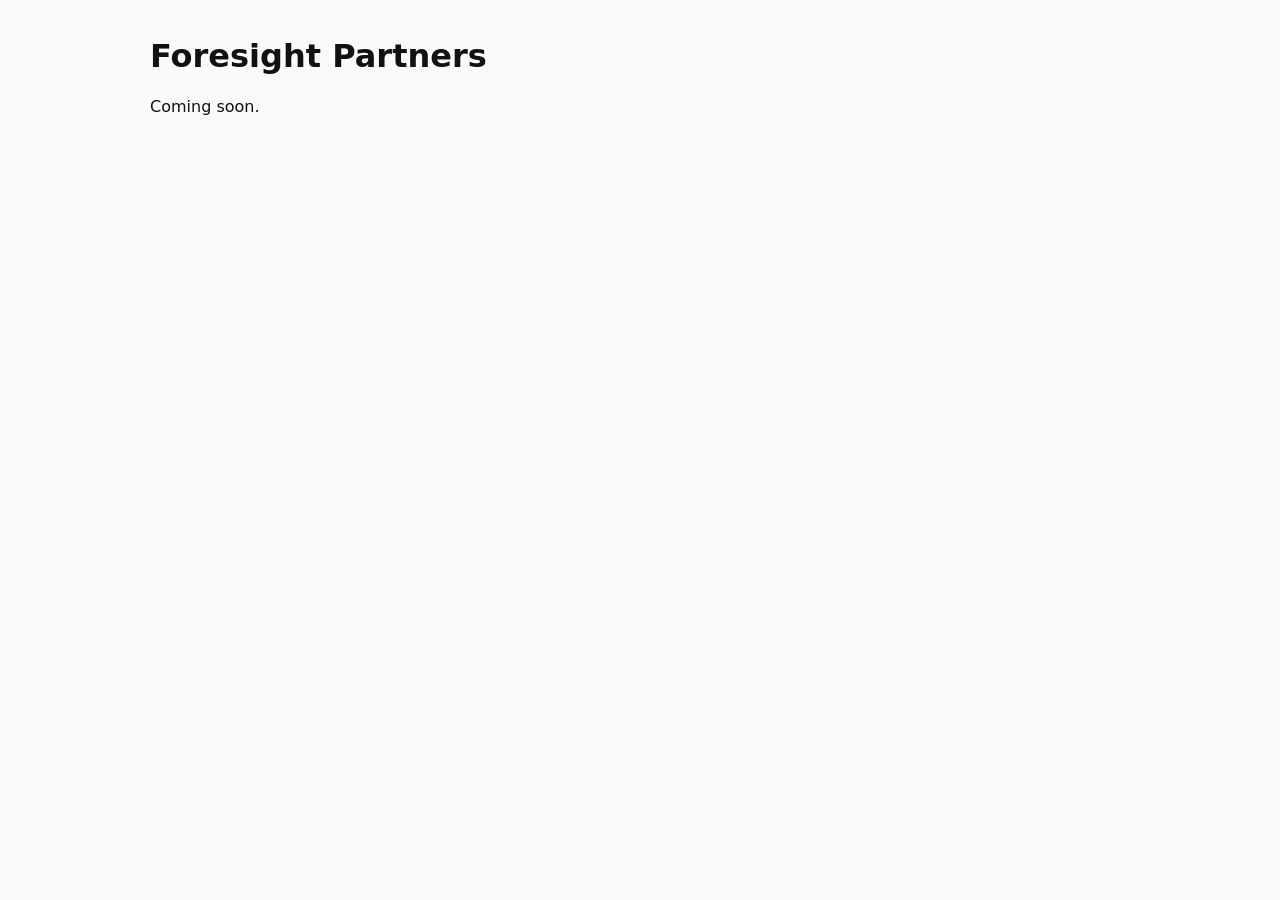
==== index.html @ d88bc9df "Initial commit" ====
<!doctype html>
<html lang="en">
<head>
  <meta charset="utf-8" />
  <meta name="viewport" content="width=device-width,initial-scale=1" />
  <title>Foresight Partners</title>
  <style>
    body{font-family:system-ui,-apple-system,Segoe UI,Roboto,Arial;margin:0;padding:1rem;background:#f9fafb;color:#111}
    .container{max-width:980px;margin:0 auto}
  </style>
</head>
<body>
  <div class="container">
    <header><h1>Foresight Partners</h1></header>
    <p>Coming soon.</p>
  </div>
</body>
</html>
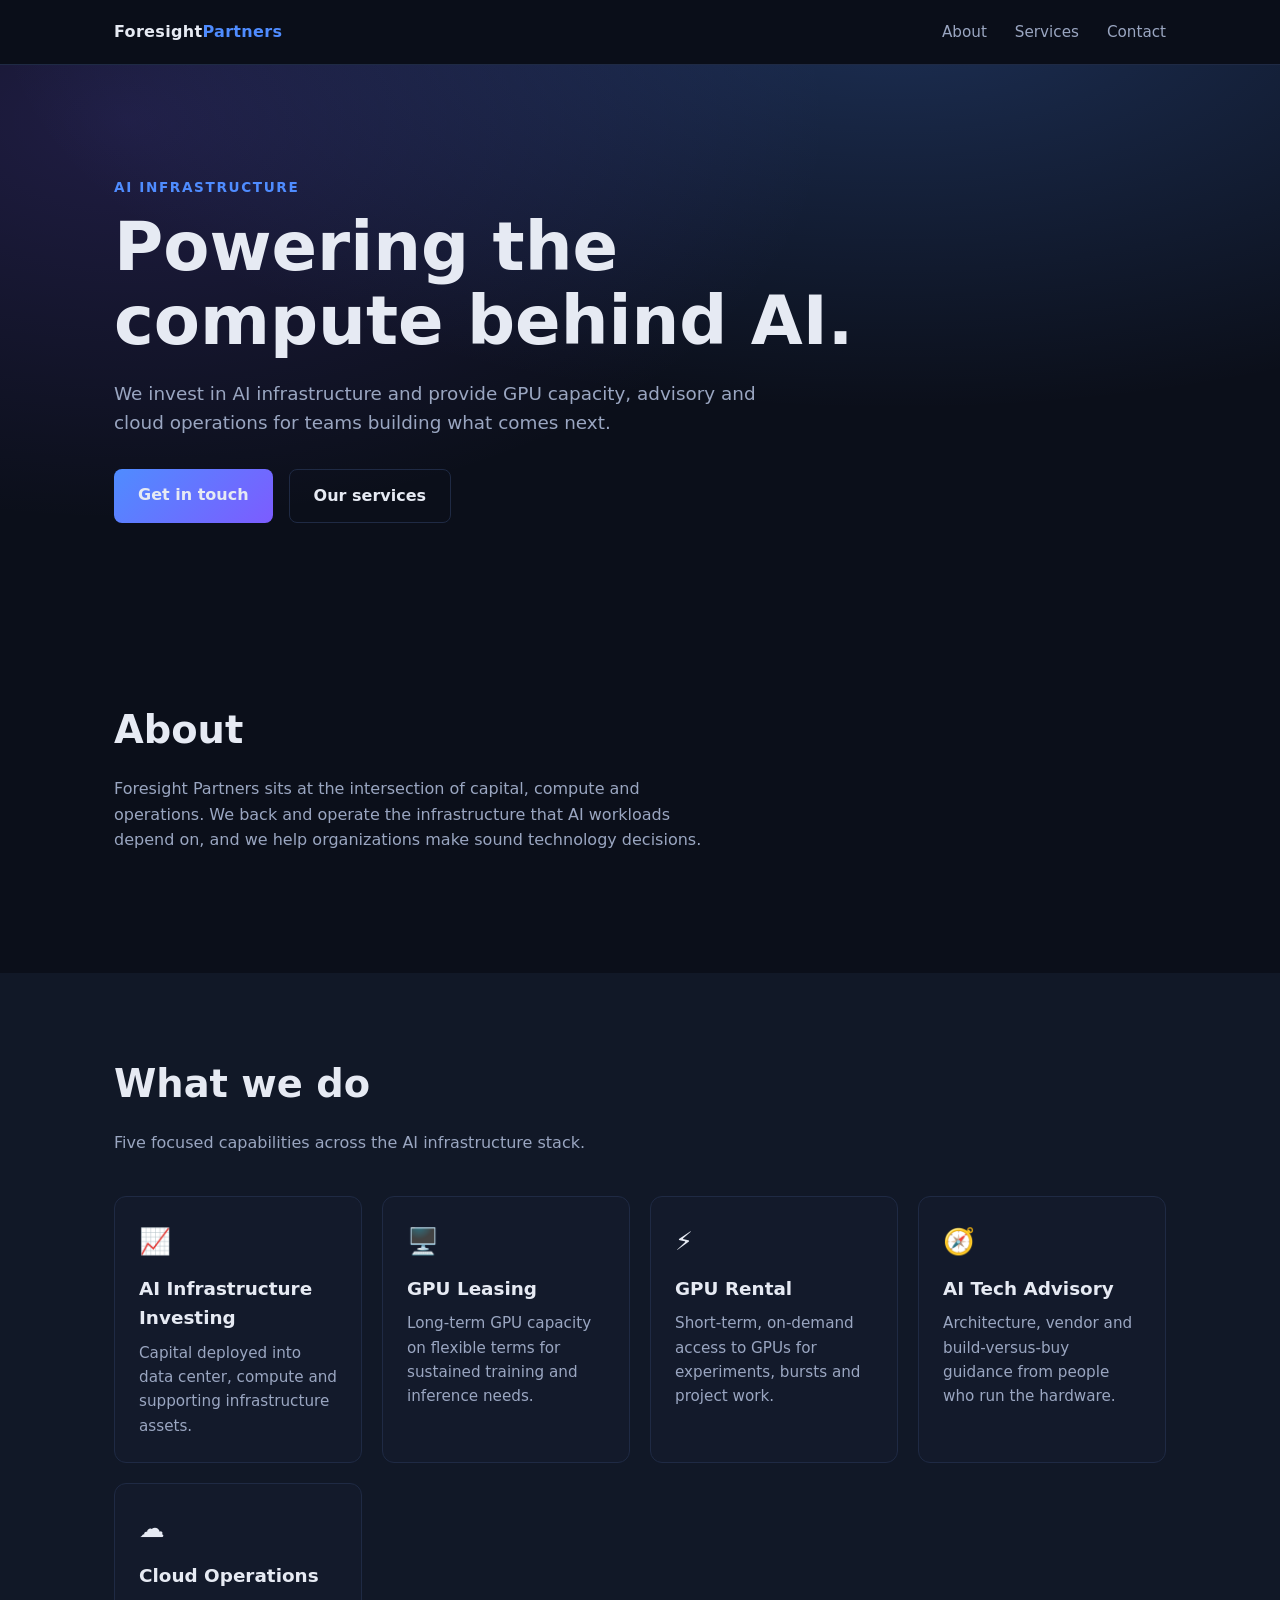
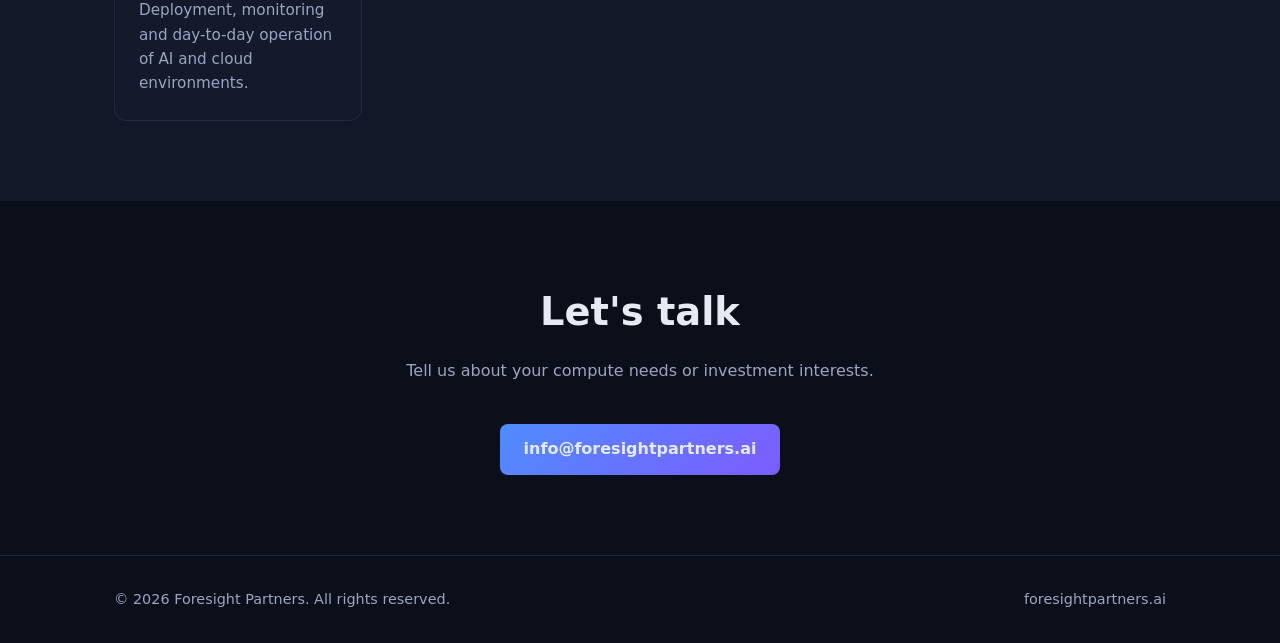
==== commit 4afb637a: "Add initial site design" ====
--- a/index.html
+++ b/index.html
@@ -3,16 +3,90 @@
 <head>
   <meta charset="utf-8" />
   <meta name="viewport" content="width=device-width,initial-scale=1" />
-  <title>Foresight Partners</title>
-  <style>
-    body{font-family:system-ui,-apple-system,Segoe UI,Roboto,Arial;margin:0;padding:1rem;background:#f9fafb;color:#111}
-    .container{max-width:980px;margin:0 auto}
-  </style>
+  <title>Foresight Partners | AI Infrastructure Investing, GPU Leasing and Advisory</title>
+  <meta name="description" content="Foresight Partners invests in AI infrastructure and provides GPU leasing, GPU rental, AI technology advisory and cloud operations." />
+  <link rel="stylesheet" href="css/style.css" />
 </head>
 <body>
-  <div class="container">
-    <header><h1>Foresight Partners</h1></header>
-    <p>Coming soon.</p>
-  </div>
+  <nav class="nav">
+    <div class="container">
+      <a href="#top" class="logo">Foresight<span>Partners</span></a>
+      <ul>
+        <li><a href="#about">About</a></li>
+        <li><a href="#services">Services</a></li>
+        <li><a href="#contact">Contact</a></li>
+      </ul>
+    </div>
+  </nav>
+
+  <header class="hero" id="top">
+    <div class="container">
+      <div class="eyebrow">AI Infrastructure</div>
+      <h1>Powering the compute behind AI.</h1>
+      <p>We invest in AI infrastructure and provide GPU capacity, advisory and cloud operations for teams building what comes next.</p>
+      <div class="actions">
+        <a class="btn primary" href="#contact">Get in touch</a>
+        <a class="btn" href="#services">Our services</a>
+      </div>
+    </div>
+  </header>
+
+  <section id="about">
+    <div class="container">
+      <h2>About</h2>
+      <p class="lead">Foresight Partners sits at the intersection of capital, compute and operations. We back and operate the infrastructure that AI workloads depend on, and we help organizations make sound technology decisions.</p>
+    </div>
+  </section>
+
+  <section id="services" class="alt">
+    <div class="container">
+      <h2>What we do</h2>
+      <p class="lead">Five focused capabilities across the AI infrastructure stack.</p>
+      <div class="grid">
+        <article class="card">
+          <div class="icon">📈</div>
+          <h3>AI Infrastructure Investing</h3>
+          <p>Capital deployed into data center, compute and supporting infrastructure assets.</p>
+        </article>
+        <article class="card">
+          <div class="icon">🖥️</div>
+          <h3>GPU Leasing</h3>
+          <p>Long-term GPU capacity on flexible terms for sustained training and inference needs.</p>
+        </article>
+        <article class="card">
+          <div class="icon">⚡</div>
+          <h3>GPU Rental</h3>
+          <p>Short-term, on-demand access to GPUs for experiments, bursts and project work.</p>
+        </article>
+        <article class="card">
+          <div class="icon">🧭</div>
+          <h3>AI Tech Advisory</h3>
+          <p>Architecture, vendor and build-versus-buy guidance from people who run the hardware.</p>
+        </article>
+        <article class="card">
+          <div class="icon">☁️</div>
+          <h3>Cloud Operations</h3>
+          <p>Deployment, monitoring and day-to-day operation of AI and cloud environments.</p>
+        </article>
+      </div>
+    </div>
+  </section>
+
+  <section id="contact" class="contact">
+    <div class="container">
+      <h2>Let's talk</h2>
+      <p class="lead">Tell us about your compute needs or investment interests.</p>
+      <a class="btn primary" href="mailto:info@foresightpartners.ai">info@foresightpartners.ai</a>
+    </div>
+  </section>
+
+  <footer>
+    <div class="container">
+      <span>&copy; <span id="year"></span> Foresight Partners. All rights reserved.</span>
+      <span>foresightpartners.ai</span>
+    </div>
+  </footer>
+
+  <script>document.getElementById('year').textContent = new Date().getFullYear();</script>
 </body>
 </html>
--- a/css/style.css
+++ b/css/style.css
@@ -0,0 +1,50 @@
+:root{
+  --bg:#0b0f1a;--bg2:#111827;--card:#131a2b;--line:#1f2a44;
+  --text:#e6eaf3;--muted:#9aa6c1;--accent:#4f8cff;--accent2:#7c5cff;
+}
+*{box-sizing:border-box}
+html{scroll-behavior:smooth}
+body{margin:0;font-family:Inter,system-ui,-apple-system,Segoe UI,Roboto,Arial,sans-serif;background:var(--bg);color:var(--text);line-height:1.6}
+a{color:inherit;text-decoration:none}
+.container{max-width:1100px;margin:0 auto;padding:0 1.5rem}
+
+/* nav */
+.nav{position:sticky;top:0;z-index:10;background:rgba(11,15,26,.85);backdrop-filter:blur(10px);border-bottom:1px solid var(--line)}
+.nav .container{display:flex;align-items:center;justify-content:space-between;height:64px}
+.logo{font-weight:700;letter-spacing:.02em}
+.logo span{color:var(--accent)}
+.nav ul{display:flex;gap:1.75rem;list-style:none;margin:0;padding:0}
+.nav ul a{color:var(--muted);font-size:.95rem}
+.nav ul a:hover{color:var(--text)}
+
+/* buttons */
+.btn{display:inline-block;padding:.8rem 1.5rem;border-radius:8px;font-weight:600;border:1px solid var(--line);transition:transform .15s,border-color .15s}
+.btn:hover{transform:translateY(-1px);border-color:var(--accent)}
+.btn.primary{background:linear-gradient(135deg,var(--accent),var(--accent2));border:0}
+
+/* hero */
+.hero{padding:7rem 0 6rem;background:radial-gradient(900px 400px at 70% -10%,rgba(79,140,255,.25),transparent),radial-gradient(700px 400px at 10% 10%,rgba(124,92,255,.18),transparent)}
+.eyebrow{color:var(--accent);font-size:.85rem;font-weight:600;letter-spacing:.12em;text-transform:uppercase}
+.hero h1{font-size:clamp(2.4rem,6vw,4.2rem);line-height:1.1;margin:.75rem 0 1.25rem;max-width:16ch}
+.hero p{color:var(--muted);font-size:1.15rem;max-width:56ch}
+.hero .actions{display:flex;gap:1rem;margin-top:2rem;flex-wrap:wrap}
+
+/* sections */
+section{padding:5rem 0}
+section.alt{background:var(--bg2)}
+h2{font-size:clamp(1.8rem,4vw,2.4rem);margin:0 0 .75rem}
+.lead{color:var(--muted);max-width:60ch;margin-bottom:2.5rem}
+.grid{display:grid;gap:1.25rem;grid-template-columns:repeat(auto-fit,minmax(240px,1fr))}
+.card{background:var(--card);border:1px solid var(--line);border-radius:12px;padding:1.5rem;transition:border-color .2s,transform .2s}
+.card:hover{border-color:var(--accent);transform:translateY(-3px)}
+.card h3{margin:0 0 .5rem;font-size:1.15rem}
+.card p{margin:0;color:var(--muted);font-size:.95rem}
+.icon{font-size:1.6rem;margin-bottom:.75rem}
+
+/* contact + footer */
+.contact{text-align:center}
+.contact .lead{margin-inline:auto}
+footer{border-top:1px solid var(--line);padding:2rem 0;color:var(--muted);font-size:.9rem}
+footer .container{display:flex;justify-content:space-between;flex-wrap:wrap;gap:.5rem}
+
+@media(max-width:640px){.nav ul{display:none}.hero{padding:4.5rem 0 4rem}}
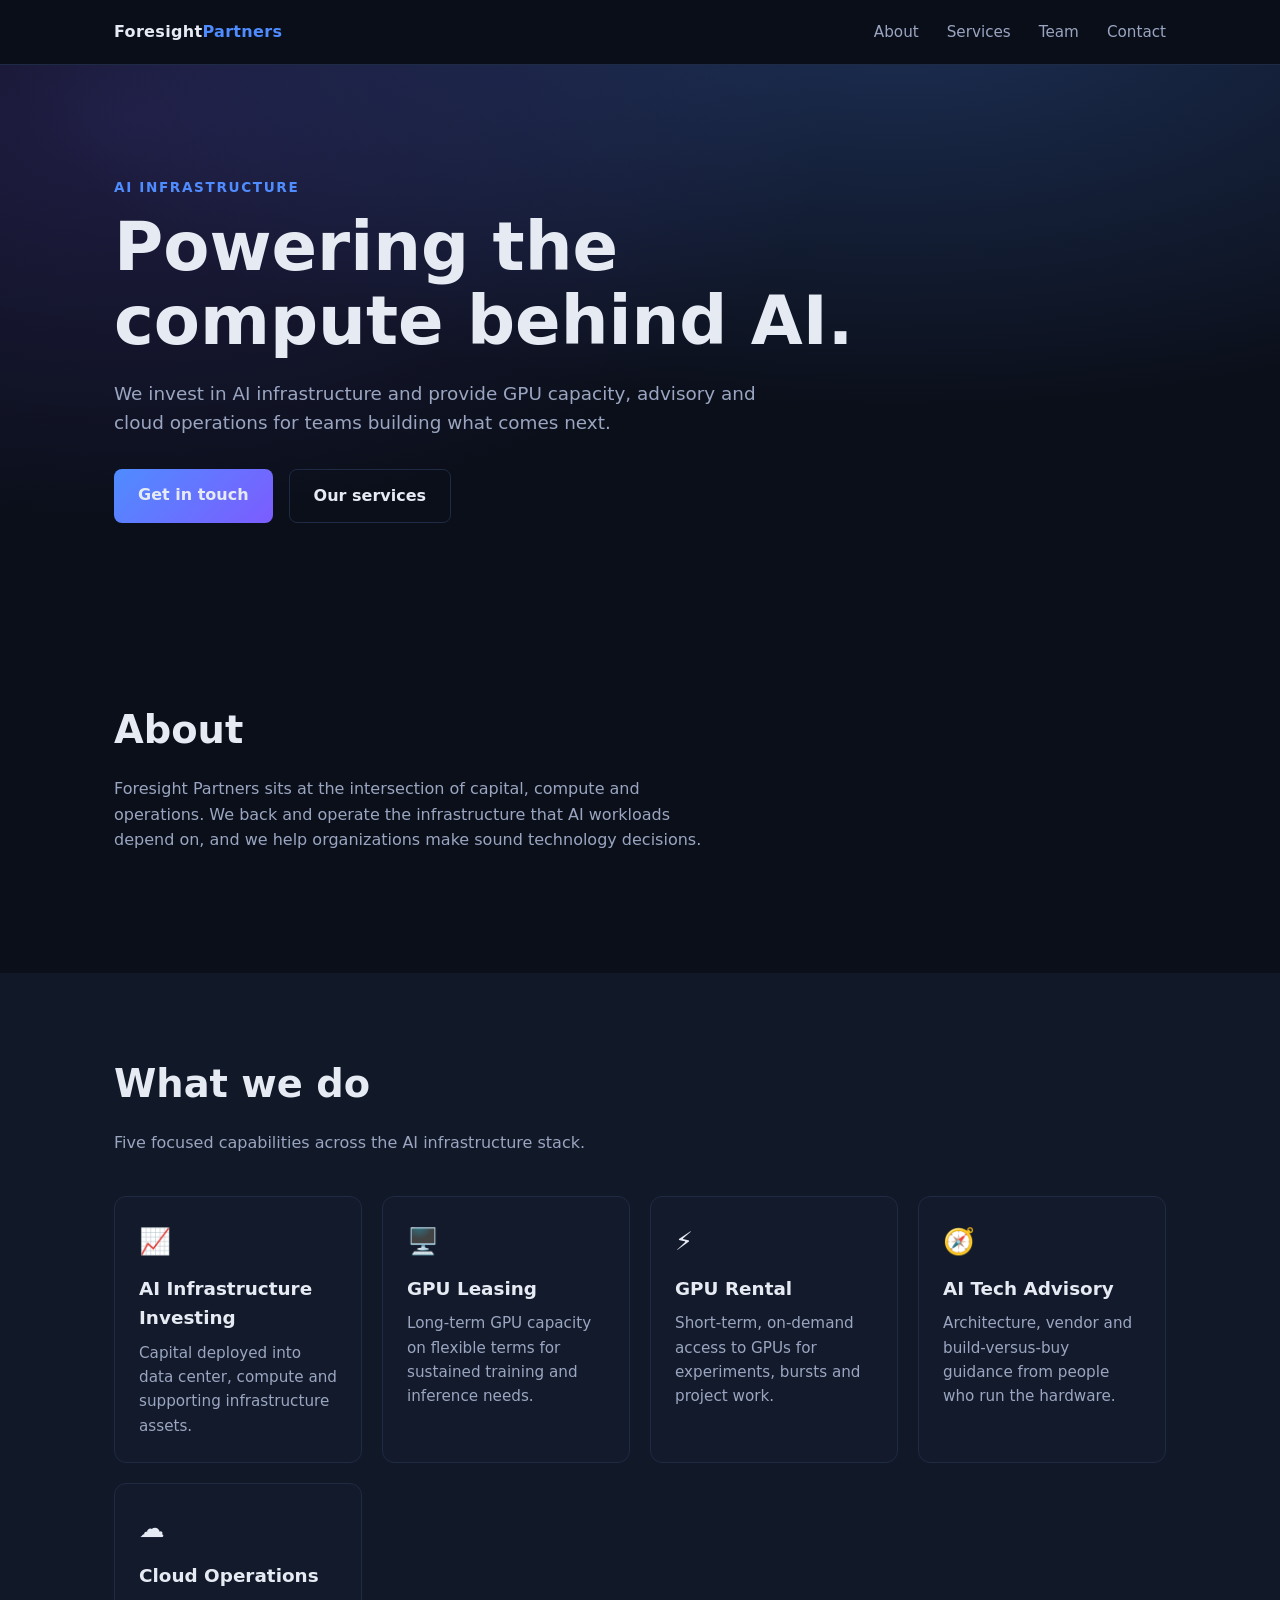
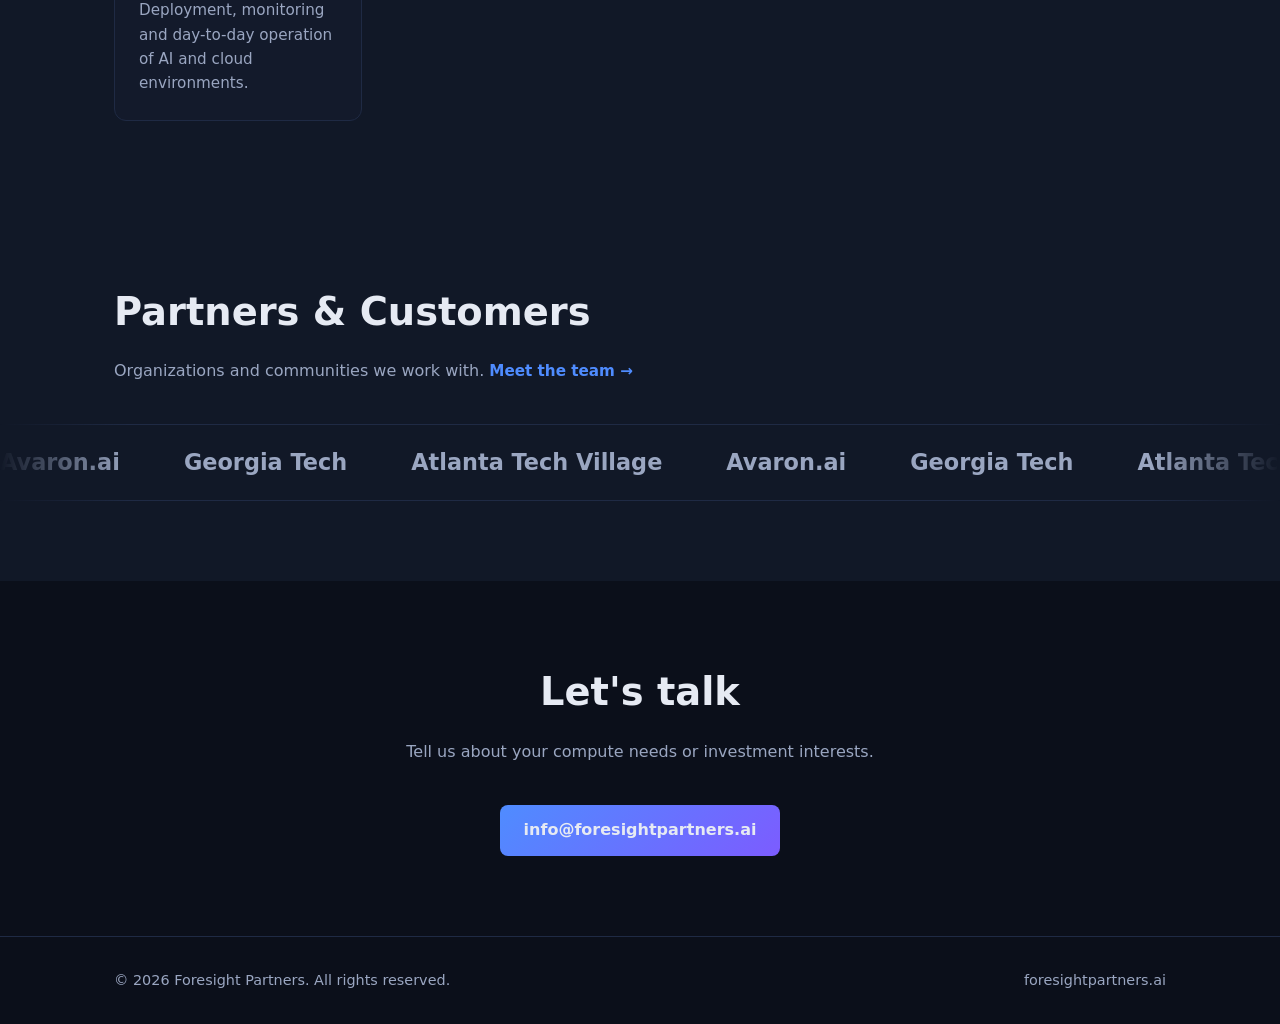
==== commit 426dd743: "Add team page and partners/customers strip" ====
--- a/index.html
+++ b/index.html
@@ -14,6 +14,7 @@
       <ul>
         <li><a href="#about">About</a></li>
         <li><a href="#services">Services</a></li>
+        <li><a href="team.html">Team</a></li>
         <li><a href="#contact">Contact</a></li>
       </ul>
     </div>
@@ -72,6 +73,21 @@
     </div>
   </section>
 
+  <section id="credentials" class="alt">
+    <div class="container">
+      <h2>Partners &amp; Customers</h2>
+      <p class="lead">Organizations and communities we work with. <a class="link" href="team.html">Meet the team &rarr;</a></p>
+    </div>
+    <div class="marquee" aria-label="Partners and customers">
+      <div class="marquee-track">
+        <span>Avaron.ai</span><span>Georgia Tech</span><span>Atlanta Tech Village</span>
+        <span>Avaron.ai</span><span>Georgia Tech</span><span>Atlanta Tech Village</span>
+        <span>Avaron.ai</span><span>Georgia Tech</span><span>Atlanta Tech Village</span>
+        <span>Avaron.ai</span><span>Georgia Tech</span><span>Atlanta Tech Village</span>
+      </div>
+    </div>
+  </section>
+
   <section id="contact" class="contact">
     <div class="container">
       <h2>Let's talk</h2>
--- a/css/style.css
+++ b/css/style.css
@@ -41,6 +41,26 @@
 .card p{margin:0;color:var(--muted);font-size:.95rem}
 .icon{font-size:1.6rem;margin-bottom:.75rem}
 
+/* team page */
+.nav ul a[aria-current="page"]{color:var(--text)}
+.page-hero{padding:5rem 0 4rem}
+.team-grid{grid-template-columns:repeat(auto-fit,minmax(260px,320px))}
+.person{text-align:center}
+.avatar{width:84px;height:84px;margin:0 auto 1rem;border-radius:50%;display:grid;place-items:center;font-weight:700;font-size:1.4rem;background:linear-gradient(135deg,var(--accent),var(--accent2))}
+.role{color:var(--accent);font-size:.9rem;margin-bottom:.75rem}
+.link{color:var(--accent);font-weight:600;font-size:.95rem}
+.person .link{display:inline-block;margin-top:1rem}
+.link:hover{text-decoration:underline}
+.cred-grid{margin-top:2.5rem}
+
+/* scrolling credentials strip */
+.marquee{overflow:hidden;border-block:1px solid var(--line);padding:1.25rem 0;margin-top:1rem;mask-image:linear-gradient(90deg,transparent,#000 10%,#000 90%,transparent)}
+.marquee-track{display:flex;width:max-content;animation:scroll 30s linear infinite}
+.marquee-track span{margin-right:4rem;font-size:1.4rem;font-weight:700;color:var(--muted);white-space:nowrap}
+.marquee:hover .marquee-track{animation-play-state:paused}
+@keyframes scroll{to{transform:translateX(-50%)}}
+@media(prefers-reduced-motion:reduce){.marquee-track{animation:none}}
+
 /* contact + footer */
 .contact{text-align:center}
 .contact .lead{margin-inline:auto}
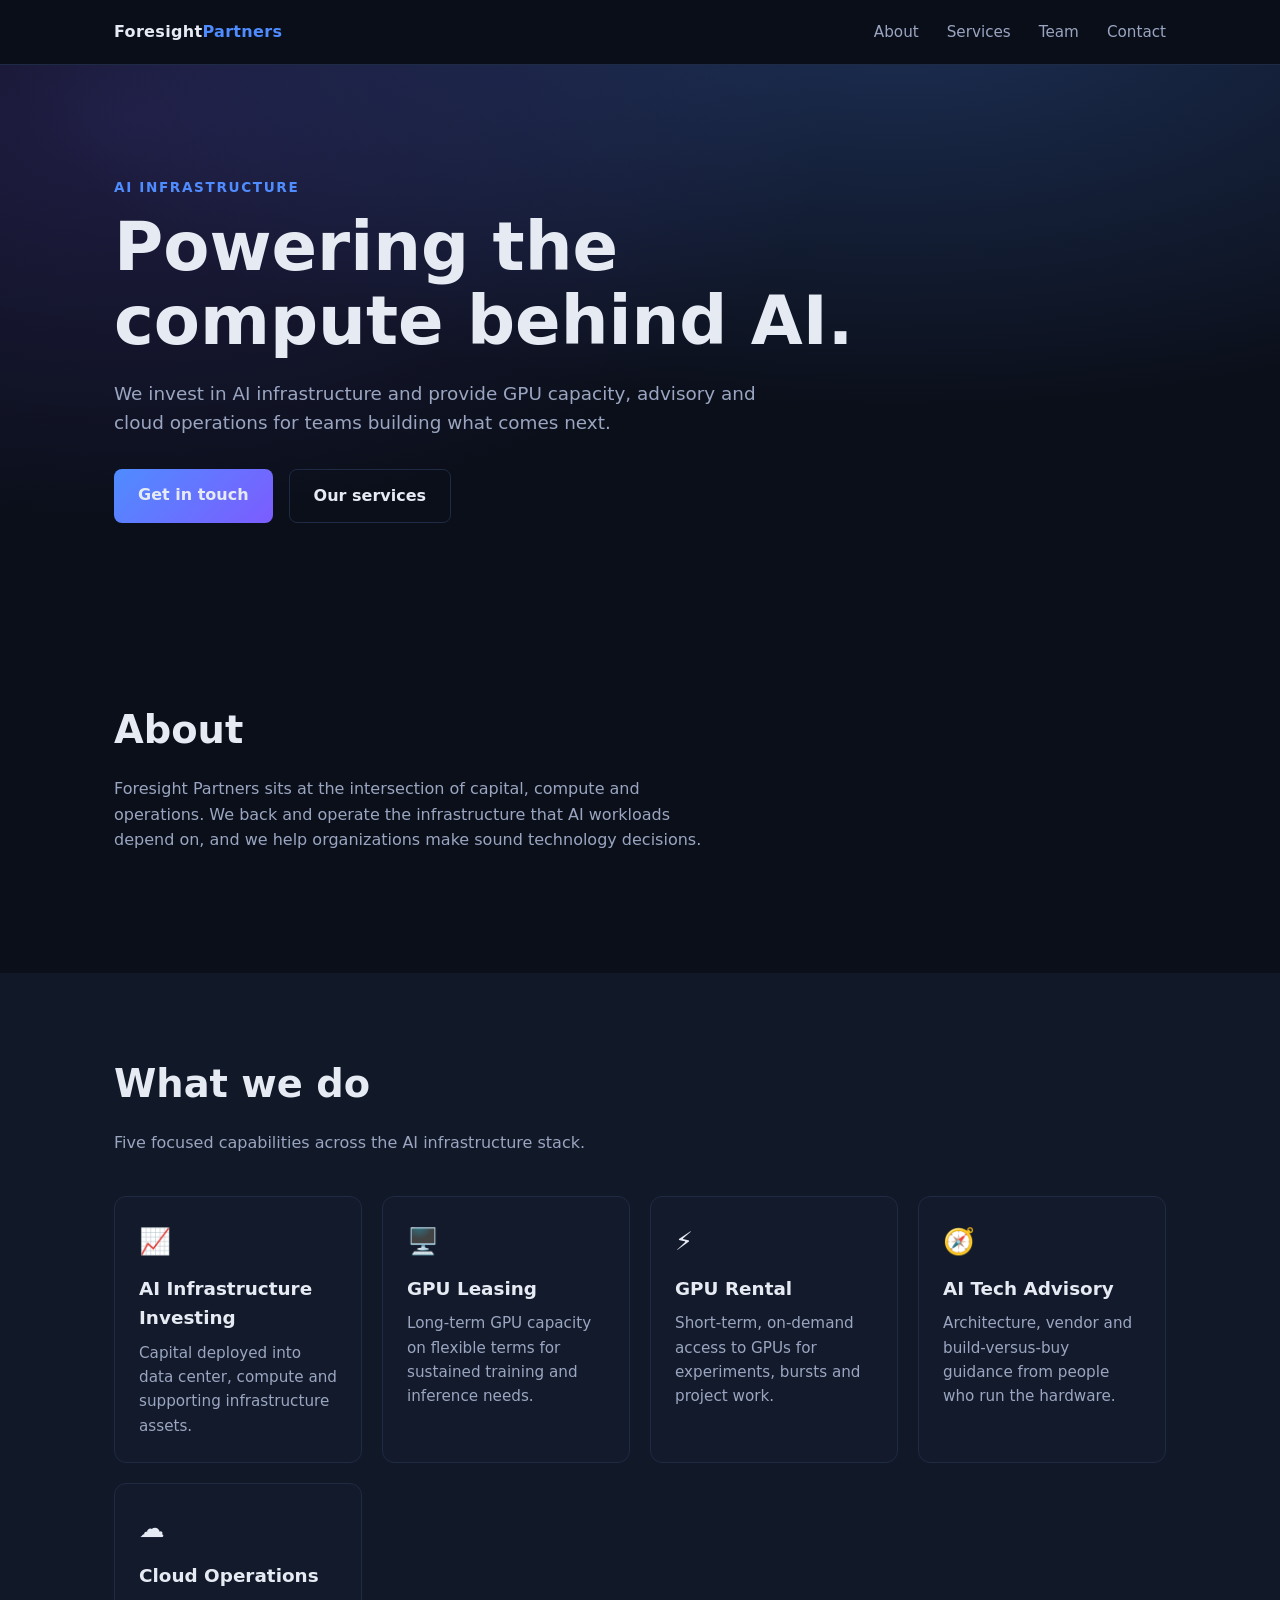
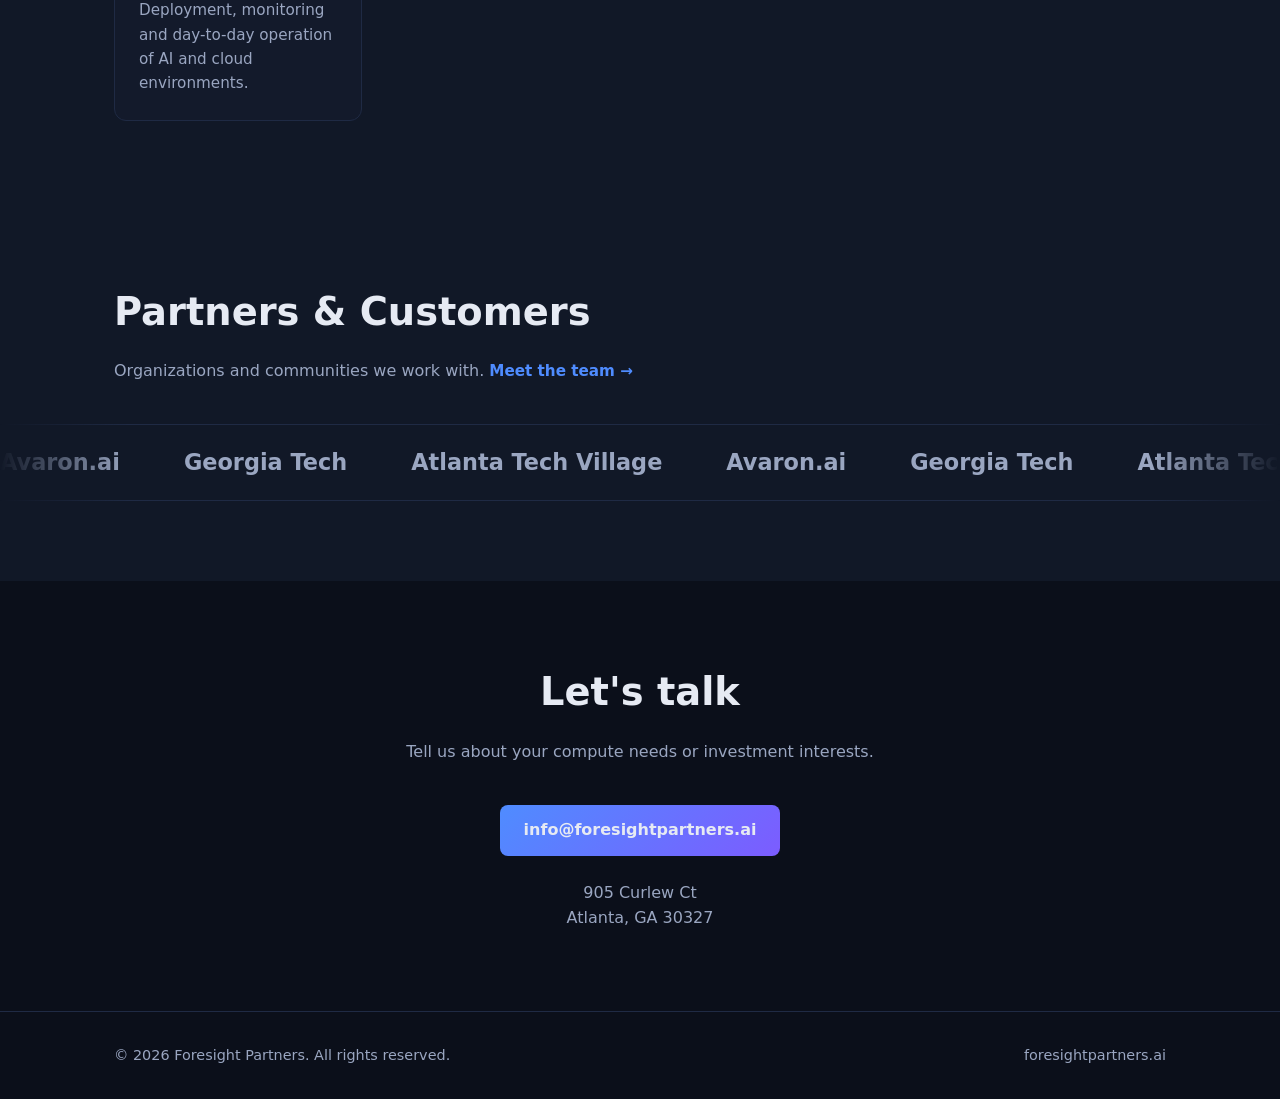
==== commit d3c3eb6c: "Add contact address" ====
--- a/index.html
+++ b/index.html
@@ -93,6 +93,7 @@
       <h2>Let's talk</h2>
       <p class="lead">Tell us about your compute needs or investment interests.</p>
       <a class="btn primary" href="mailto:info@foresightpartners.ai">info@foresightpartners.ai</a>
+      <address class="address">905 Curlew Ct<br />Atlanta, GA 30327</address>
     </div>
   </section>
 
--- a/css/style.css
+++ b/css/style.css
@@ -46,7 +46,8 @@
 .page-hero{padding:5rem 0 4rem}
 .team-grid{grid-template-columns:repeat(auto-fit,minmax(260px,320px))}
 .person{text-align:center}
-.avatar{width:84px;height:84px;margin:0 auto 1rem;border-radius:50%;display:grid;place-items:center;font-weight:700;font-size:1.4rem;background:linear-gradient(135deg,var(--accent),var(--accent2))}
+.avatar{position:relative;overflow:hidden;width:84px;height:84px;margin:0 auto 1rem;border-radius:50%;display:grid;place-items:center;font-weight:700;font-size:1.4rem;background:linear-gradient(135deg,var(--accent),var(--accent2))}
+.avatar img{position:absolute;inset:0;width:100%;height:100%;object-fit:cover}
 .role{color:var(--accent);font-size:.9rem;margin-bottom:.75rem}
 .link{color:var(--accent);font-weight:600;font-size:.95rem}
 .person .link{display:inline-block;margin-top:1rem}
@@ -64,6 +65,7 @@
 /* contact + footer */
 .contact{text-align:center}
 .contact .lead{margin-inline:auto}
+.address{margin-top:1.5rem;font-style:normal;color:var(--muted)}
 footer{border-top:1px solid var(--line);padding:2rem 0;color:var(--muted);font-size:.9rem}
 footer .container{display:flex;justify-content:space-between;flex-wrap:wrap;gap:.5rem}
 
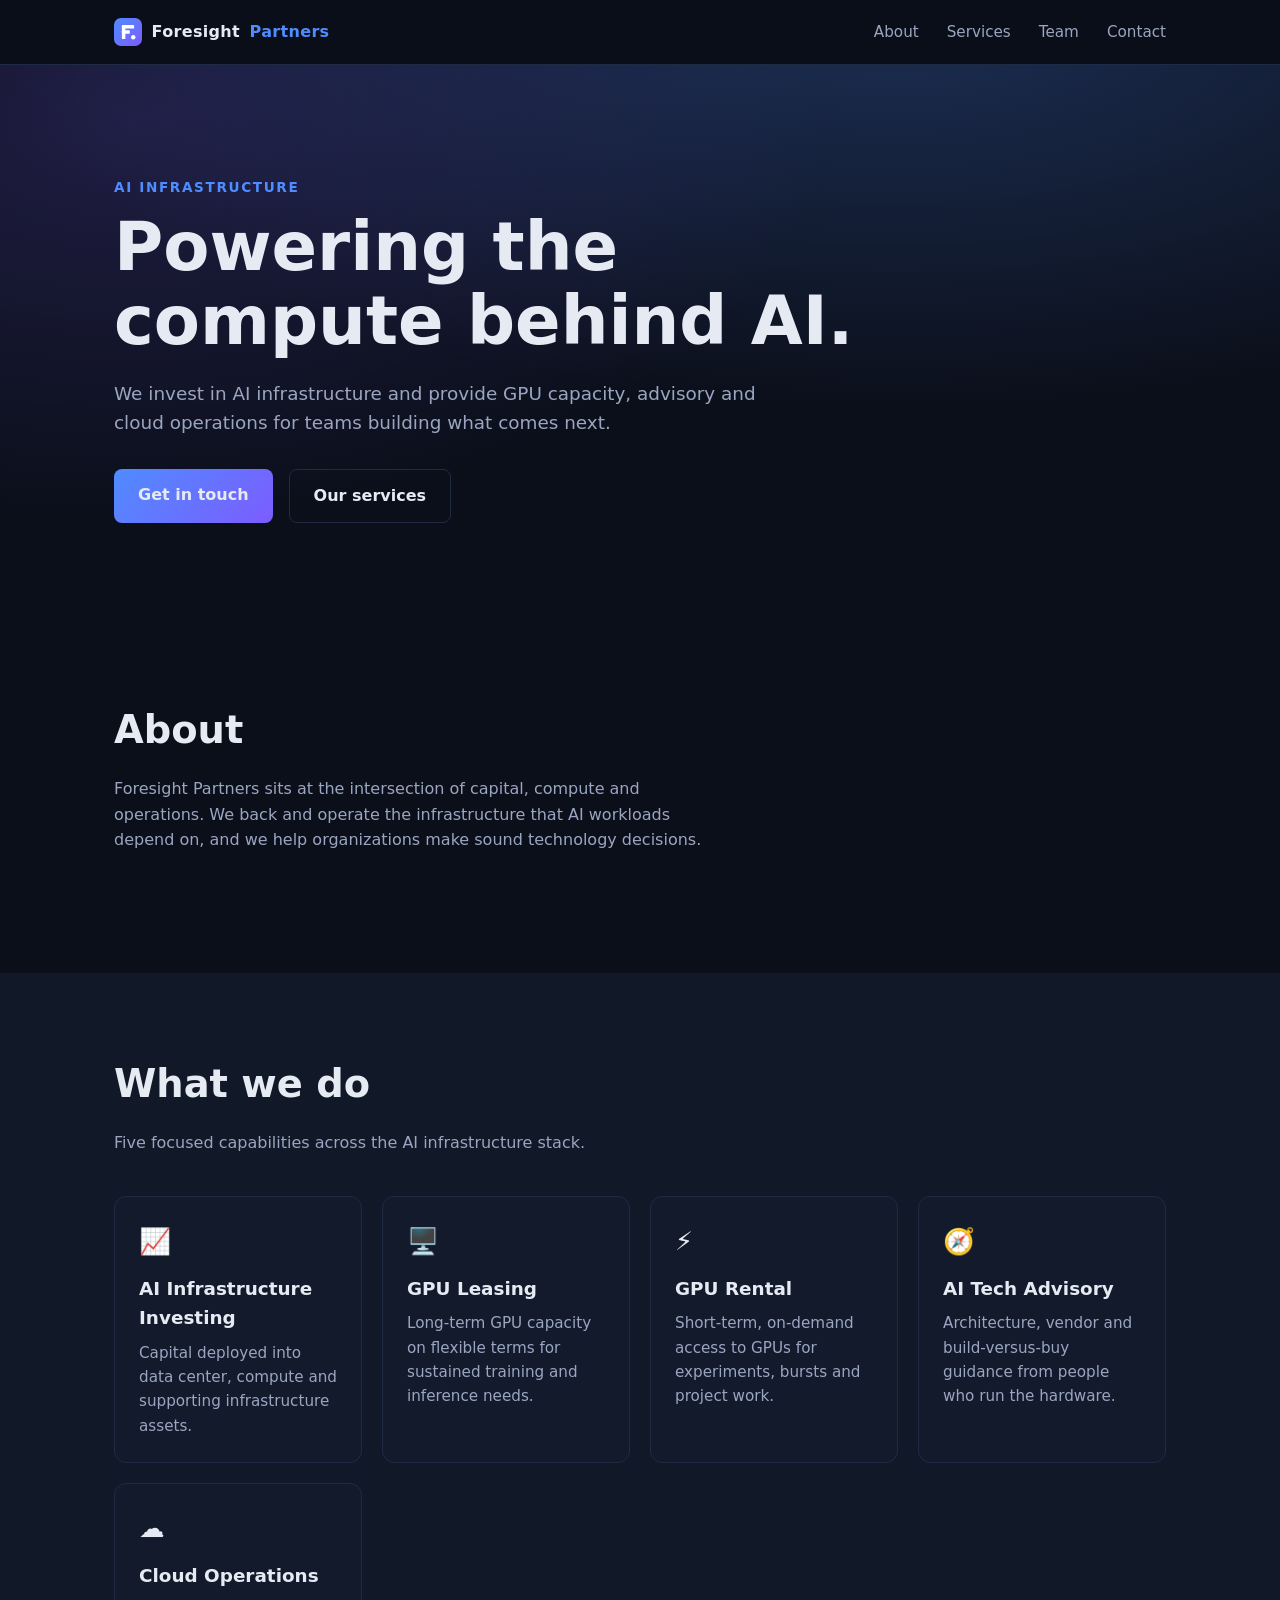
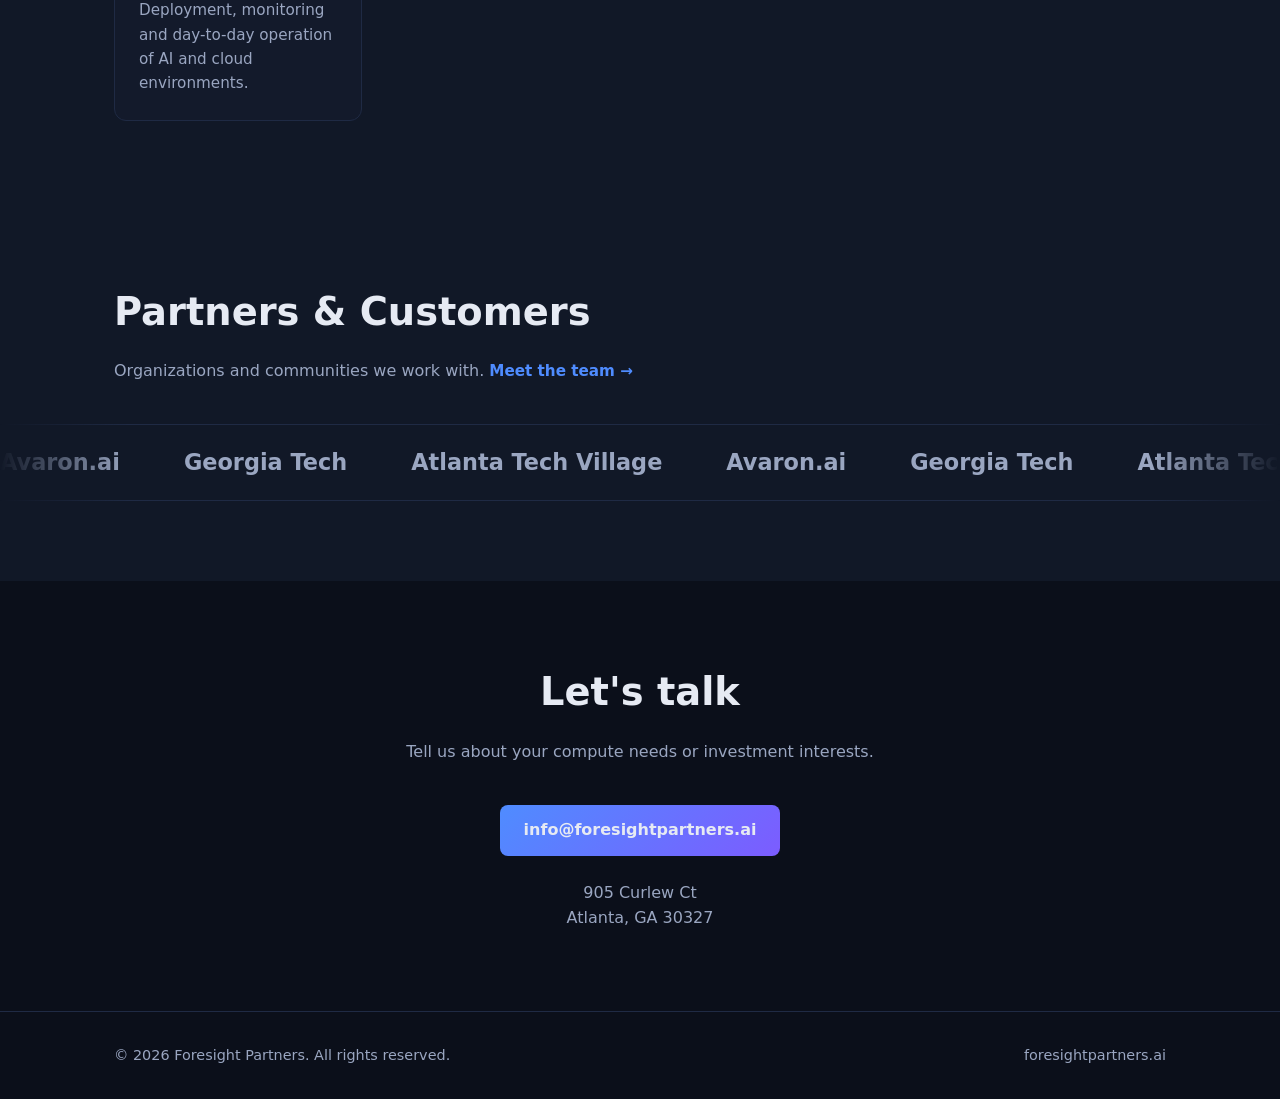
==== commit 0300d979: "Add logo mark" ====
--- a/index.html
+++ b/index.html
@@ -10,7 +10,7 @@
 <body>
   <nav class="nav">
     <div class="container">
-      <a href="#top" class="logo">Foresight<span>Partners</span></a>
+      <a href="#top" class="logo"><img src="images/logo-mark.svg" alt="" width="28" height="28" />Foresight<span>Partners</span></a>
       <ul>
         <li><a href="#about">About</a></li>
         <li><a href="#services">Services</a></li>
--- a/css/style.css
+++ b/css/style.css
@@ -11,7 +11,7 @@
 /* nav */
 .nav{position:sticky;top:0;z-index:10;background:rgba(11,15,26,.85);backdrop-filter:blur(10px);border-bottom:1px solid var(--line)}
 .nav .container{display:flex;align-items:center;justify-content:space-between;height:64px}
-.logo{font-weight:700;letter-spacing:.02em}
+.logo{display:flex;align-items:center;gap:.6rem;font-weight:700;letter-spacing:.02em}
 .logo span{color:var(--accent)}
 .nav ul{display:flex;gap:1.75rem;list-style:none;margin:0;padding:0}
 .nav ul a{color:var(--muted);font-size:.95rem}
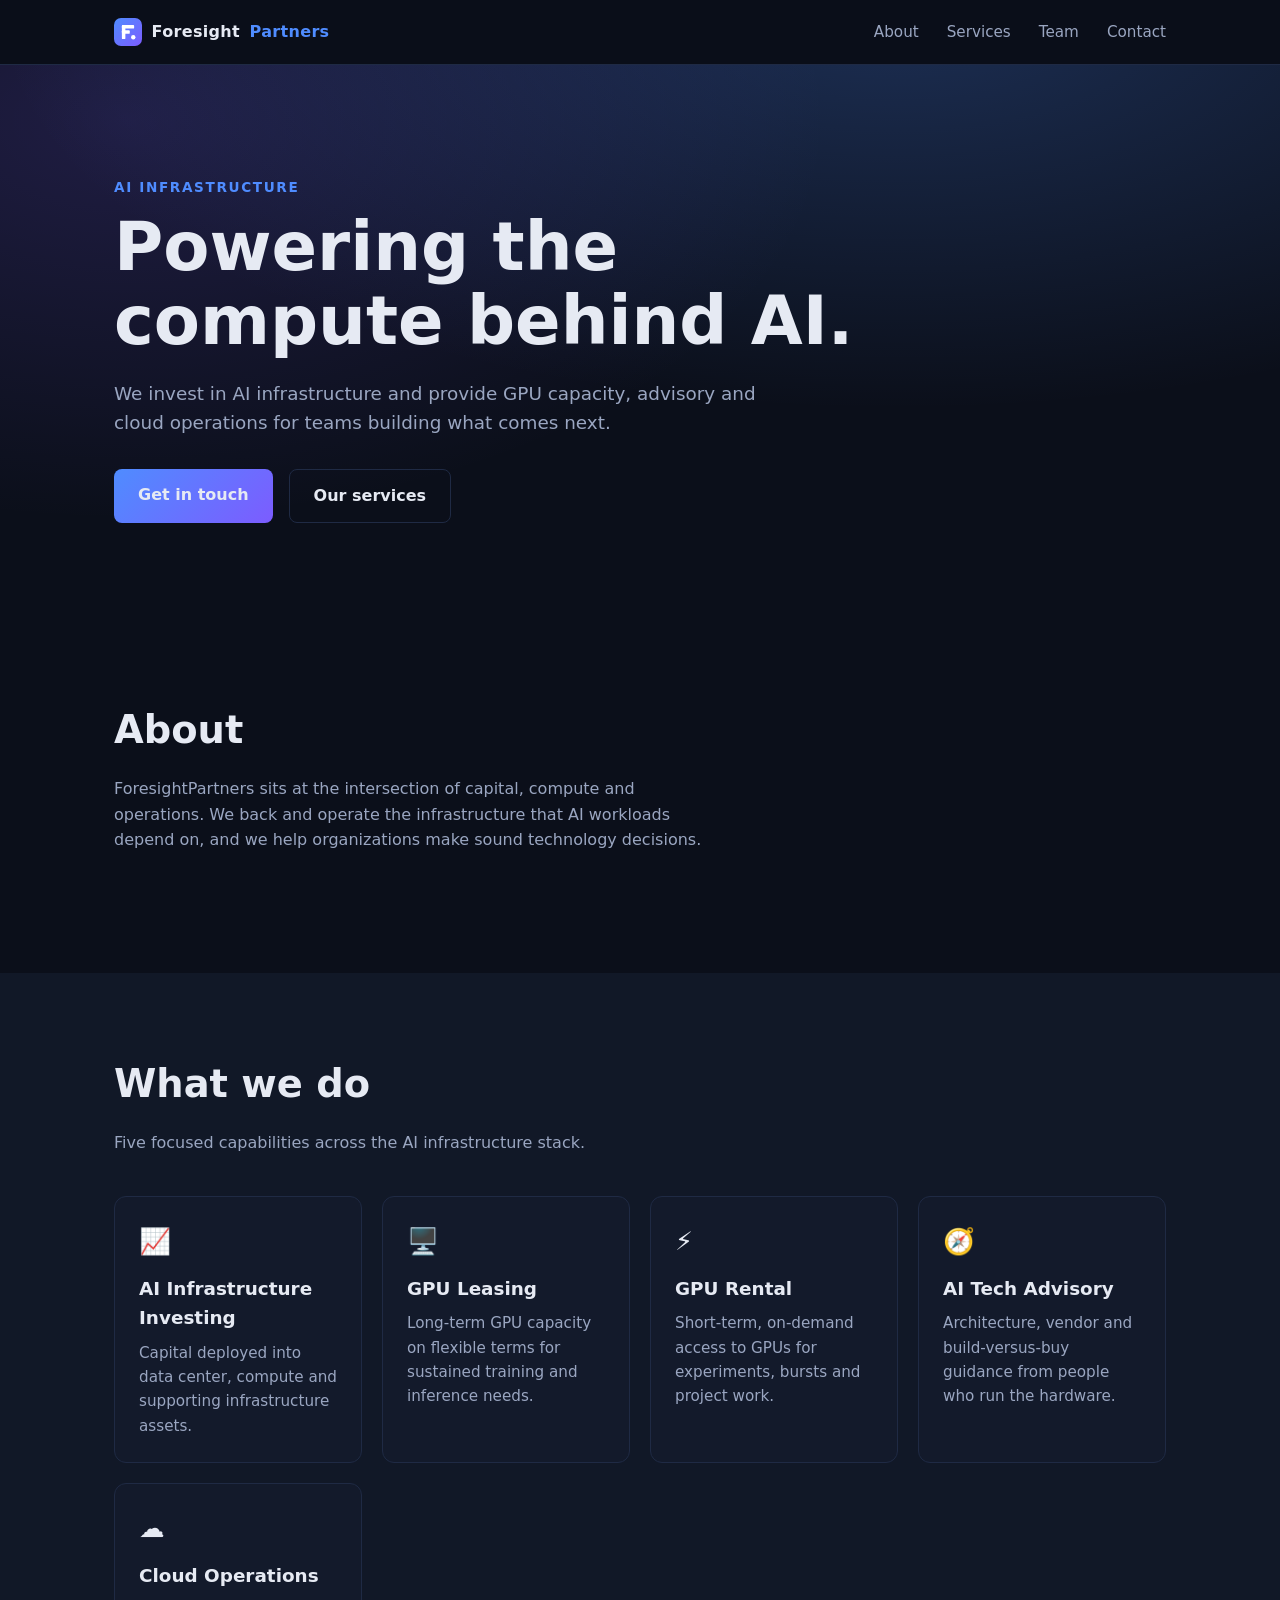
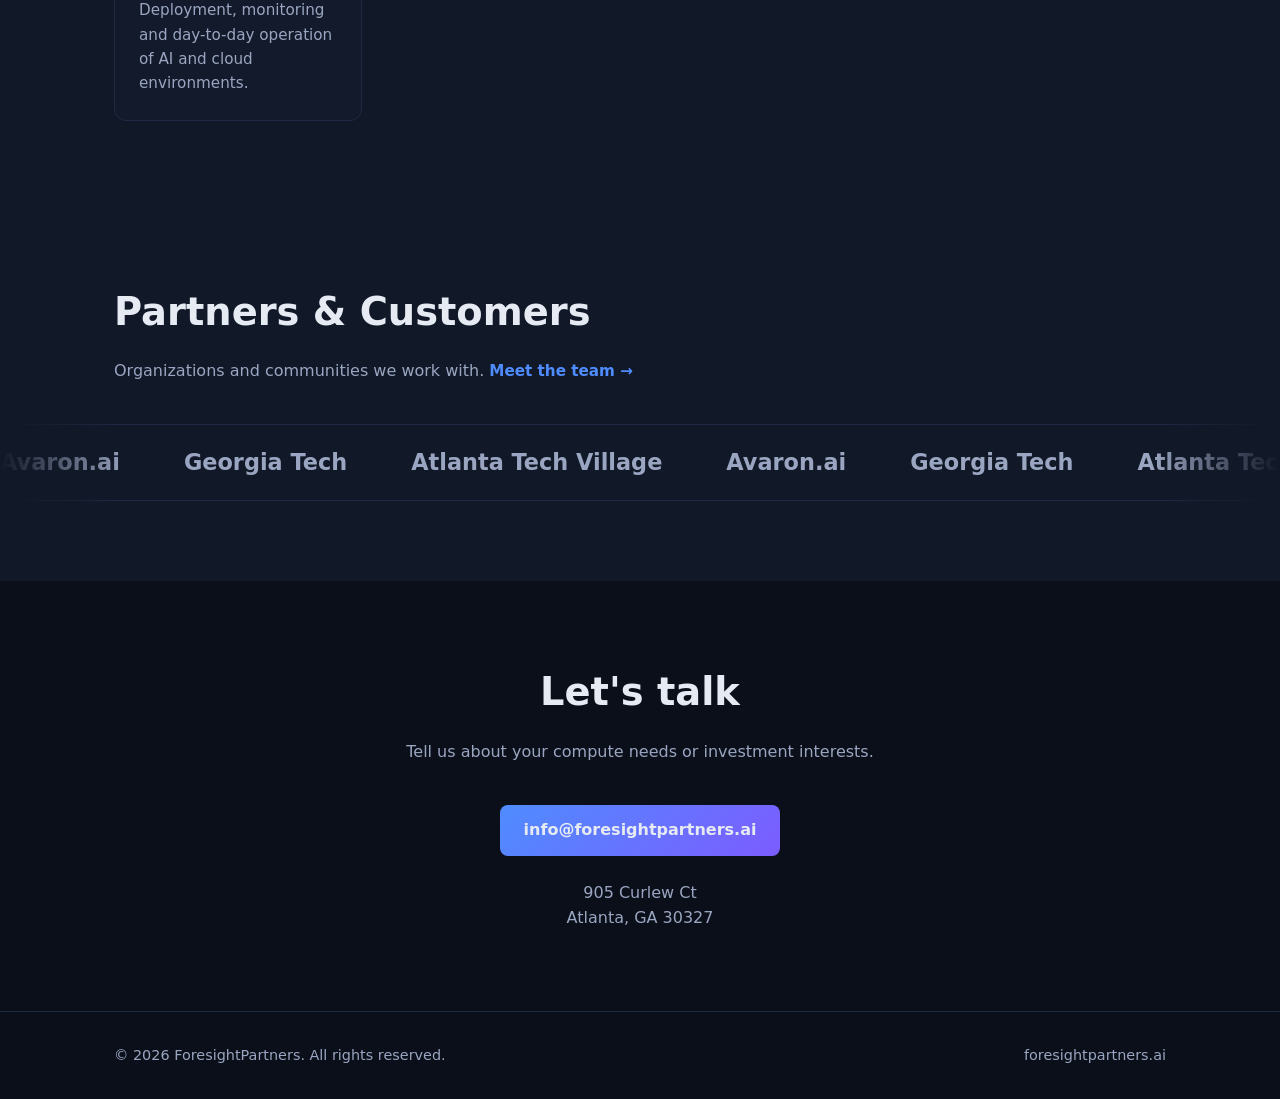
==== commit 6e0ab682: "Use ForesightPartners as one word" ====
--- a/index.html
+++ b/index.html
@@ -3,8 +3,8 @@
 <head>
   <meta charset="utf-8" />
   <meta name="viewport" content="width=device-width,initial-scale=1" />
-  <title>Foresight Partners | AI Infrastructure Investing, GPU Leasing and Advisory</title>
-  <meta name="description" content="Foresight Partners invests in AI infrastructure and provides GPU leasing, GPU rental, AI technology advisory and cloud operations." />
+  <title>ForesightPartners | AI Infrastructure Investing, GPU Leasing and Advisory</title>
+  <meta name="description" content="ForesightPartners invests in AI infrastructure and provides GPU leasing, GPU rental, AI technology advisory and cloud operations." />
   <link rel="stylesheet" href="css/style.css" />
 </head>
 <body>
@@ -35,7 +35,7 @@
   <section id="about">
     <div class="container">
       <h2>About</h2>
-      <p class="lead">Foresight Partners sits at the intersection of capital, compute and operations. We back and operate the infrastructure that AI workloads depend on, and we help organizations make sound technology decisions.</p>
+      <p class="lead">ForesightPartners sits at the intersection of capital, compute and operations. We back and operate the infrastructure that AI workloads depend on, and we help organizations make sound technology decisions.</p>
     </div>
   </section>
 
@@ -99,7 +99,7 @@
 
   <footer>
     <div class="container">
-      <span>&copy; <span id="year"></span> Foresight Partners. All rights reserved.</span>
+      <span>&copy; <span id="year"></span> ForesightPartners. All rights reserved.</span>
       <span>foresightpartners.ai</span>
     </div>
   </footer>
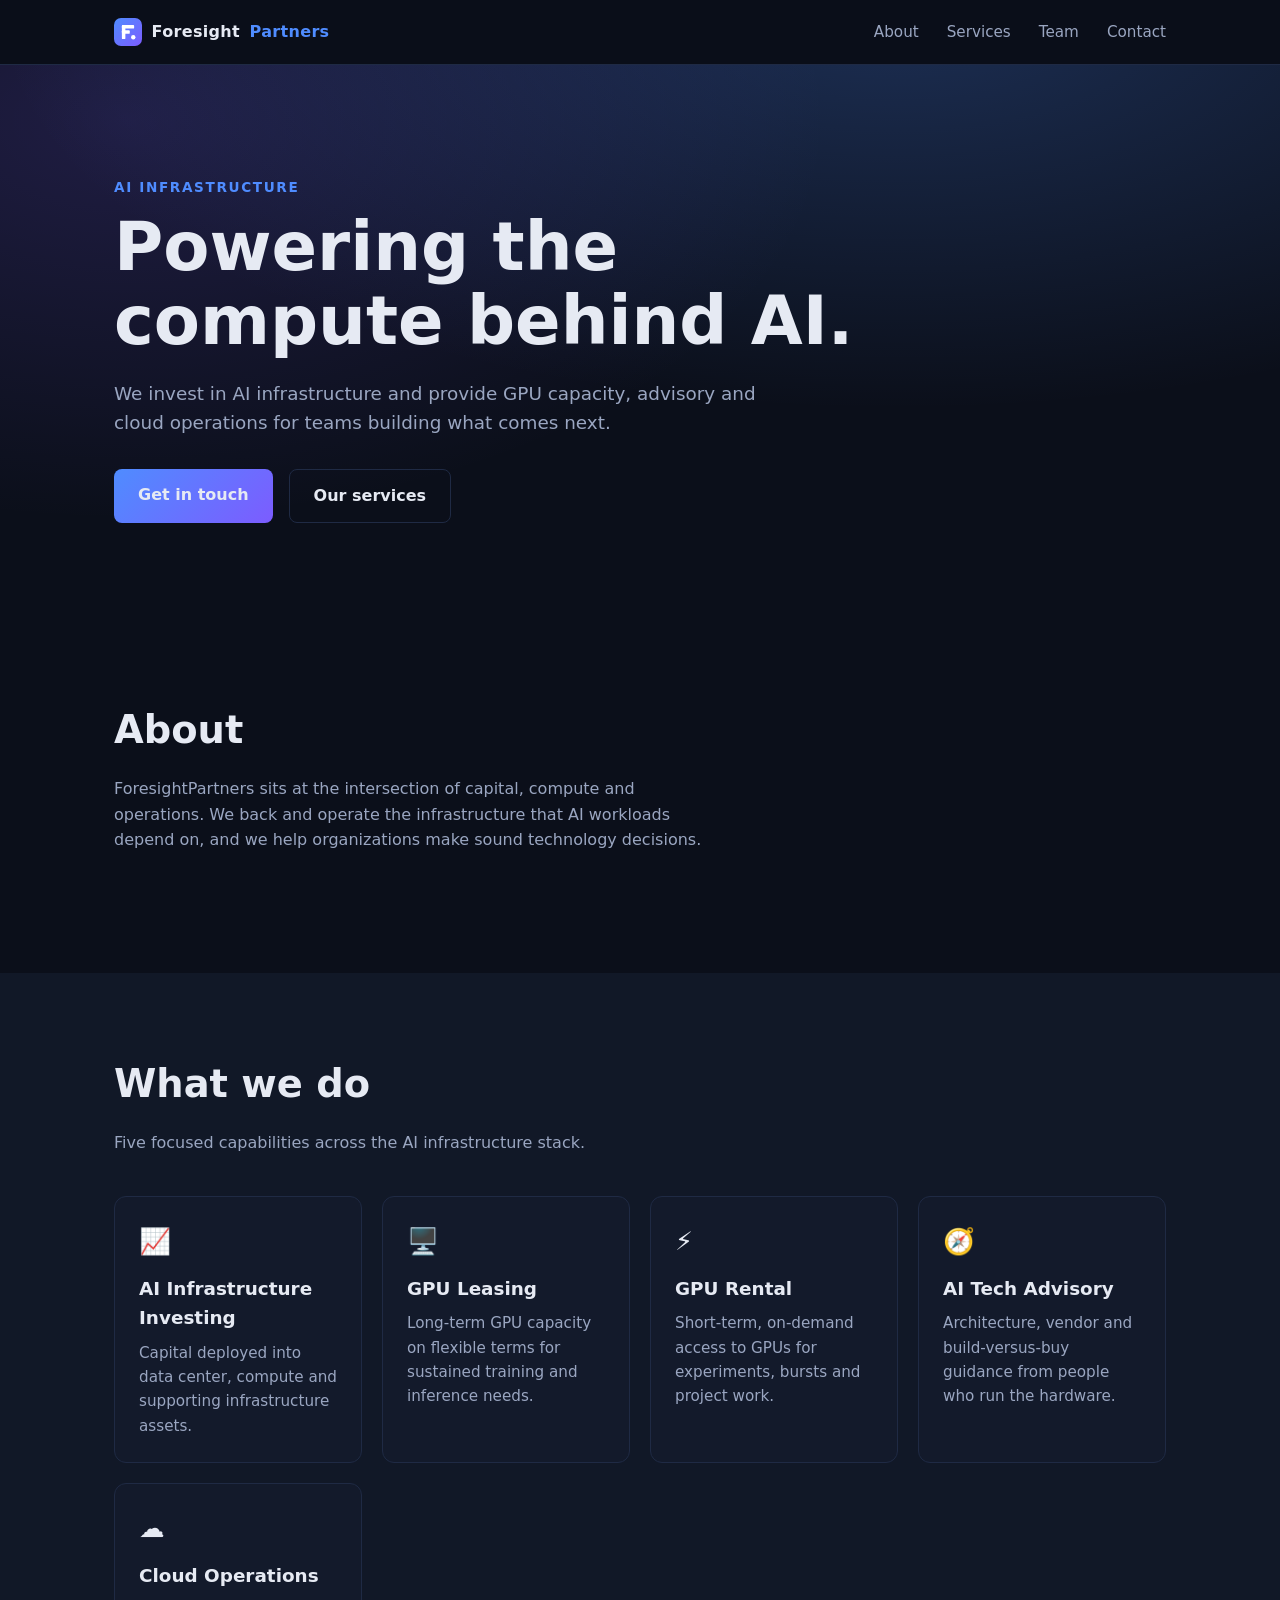
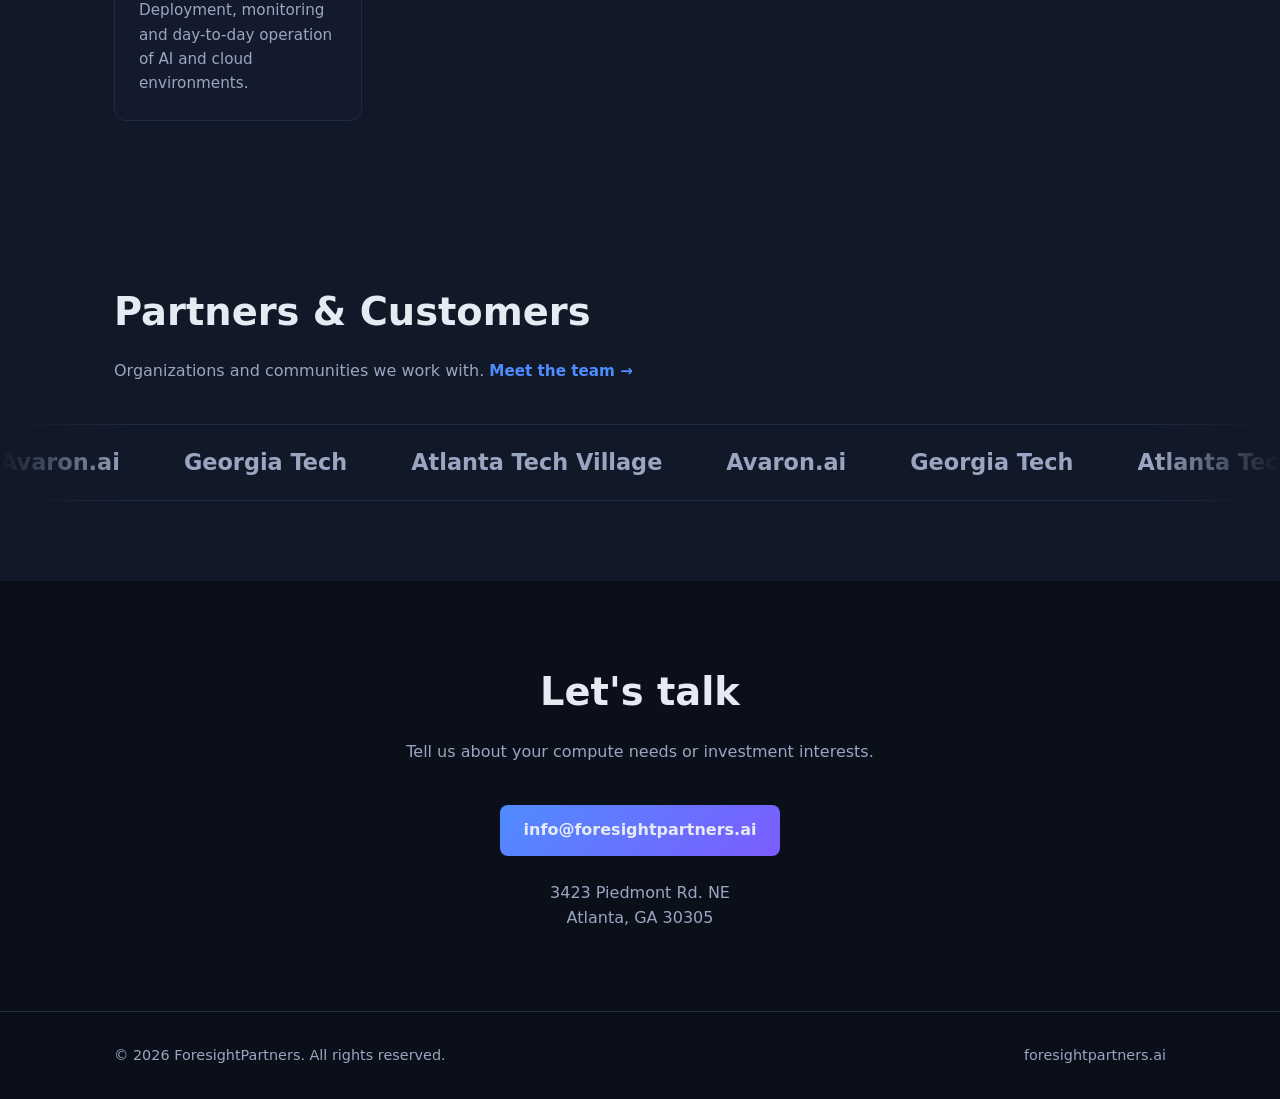
==== commit 4b16e318: "Update company address" ====
--- a/index.html
+++ b/index.html
@@ -93,7 +93,7 @@
       <h2>Let's talk</h2>
       <p class="lead">Tell us about your compute needs or investment interests.</p>
       <a class="btn primary" href="mailto:info@foresightpartners.ai">info@foresightpartners.ai</a>
-      <address class="address">905 Curlew Ct<br />Atlanta, GA 30327</address>
+      <address class="address">3423 Piedmont Rd. NE<br />Atlanta, GA 30305</address>
     </div>
   </section>
 
